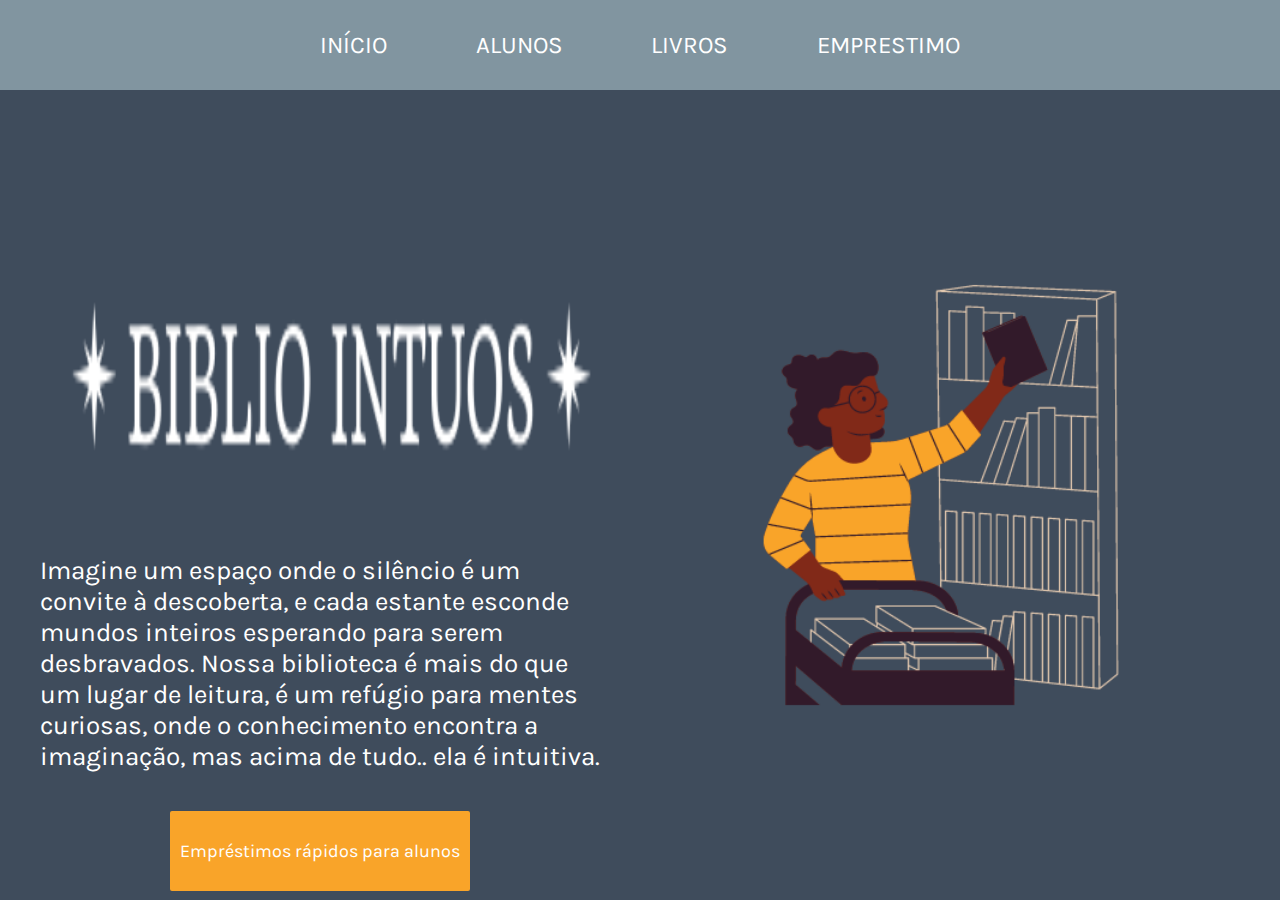
==== index.html @ 3a0b4bb4 "Criando a interface do site da biblioteca" ====
<!DOCTYPE html>
<html lang="pt-br">

<head>
    <meta charset="UTF-8">
    <meta name="viewport" content="width=device-width, initial-scale=1.0">
    <title>Biblio Intuos</title>
    <link rel="stylesheet" href="css/principal.css">
    <link rel="stylesheet" href="css/navegacao.css">
    <link rel="stylesheet" href="css/home.css">
</head>

<body>
    <header>
        <nav>
            <a href="index.html">INÍCIO</a>
            <a href="lista-aluno.html">ALUNOS</a>
            <a href="lista-livro.html">LIVROS</a>
            <a href="lista-emprestimo.html">EMPRESTIMO</a>
        </nav>
    </header>
    <div class="painel-geral">
        <div class="painel-esquerdo">
            <img src="assets/biblio-intuos.png" alt="">
            <br>
            <p>Imagine um espaço onde o silêncio é um convite à descoberta, e cada estante esconde mundos inteiros esperando para serem desbravados.

                Nossa biblioteca é mais do que um lugar de leitura, é um refúgio para mentes curiosas, onde o conhecimento encontra a imaginação, mas acima de tudo.. ela é intuitiva.
            </p>
            <br>
            <div class="amarelo">
                <h4>
                    Empréstimos rápidos para alunos
                </h4>
            </div>

        </div>
        <dic class="painel-direito">
            <img src="assets/bibliotecaria.png" alt="">
        </dic>
    </div>

</body>

</html>
---- css/principal.css ----
@import url('https://fonts.googleapis.com/css2?family=Karla:ital,wght@0,200..800;1,200..800&display=swap');


h1{
    color: white;
}

:root {
    --cor-primaria: #8195A0;
    --bg-color: #3F4C5C;
    --bg-form: #EFEFEF;
}

* {
    margin: 0;
    padding: 0;

    font-family: "Karla", sans-serif;
    font-optical-sizing: auto;
    font-weight: 400;
    font-style: normal;
}

body {
    background-color: var(--bg-color);
}

/* TÍTULO */
h1 {
    text-align: center;
    font-size: 2.5rem;
    margin-top: 2rem;
    color: #F9A429;
    font-weight: bold;
}

.painel {
    display: flex;
    flex-direction: row;
    justify-content: space-around;
    height: 6rem;
}

.esquerda, 
.meio, 
.direita {
    width: 33%;

    display: flex;
    justify-content: center;
    align-items: center;
}

.esquerda div {
    display: flex;
    align-items: center;
    justify-content: center;

    background-color: var(--cor-primaria);
    color: white;

    height: 50%;
    width: 30%;

    border-radius: 5px;
}

div a {
    font-size: 1.2rem;
    font-weight: bold;
}

.meio h1 {
    margin: 0;
}
---- css/navegacao.css ----
header {
    width: 100%;
    height: 10vh;
    background-color: var(--cor-primaria); /* Azul escuro conforme o mockup */
}

nav {
    display: flex;
    flex-direction: row;
    justify-content: space-between;
    align-items: center;

    width: 50%;
    height: 100%;

    margin: auto auto;
}

a {
    color: white;
    font-size: 1.5rem;
    text-decoration: none;
}

a:hover {
    color: var(--bg-color);
    text-decoration: none;
}

a::selection {
    background-color: red;
}
---- css/home.css ----
.amarelo{
    display: flex;
    justify-content: center;
    align-items: center;
    width: 300px;
    height: 80px;
    border-radius: 2px;
    background-color: #F9A429;
}

h4 {
    color: white;
    font-size: large;
}

h2 {
    color: white;
    font-size: large;
    font-style: italic;
}

p{
    color: white;
    font-size: small;
}

.painel-geral {
    width: 100%;
    height: 90vh;
    display: flex;
}

.painel-esquerdo,
.painel-direito {
    width: 50%;
}

.painel-esquerdo {
    display: flex;
    flex-direction: column;
    align-items: center;
}

.painel-esquerdo img{
    display: flex;
    height: 350px;
    width: 550px;
    align-items: flex-start;
    margin-left: 0%;
    margin-top: 15%;
}

.painel-esquerdo p {
    font-size: 26px;
    margin: 0 40px 20px 40px;
}

.painel-direito {
    display: flex;
    align-items: center;
}

.painel-direito img {
    width: 600px;
}
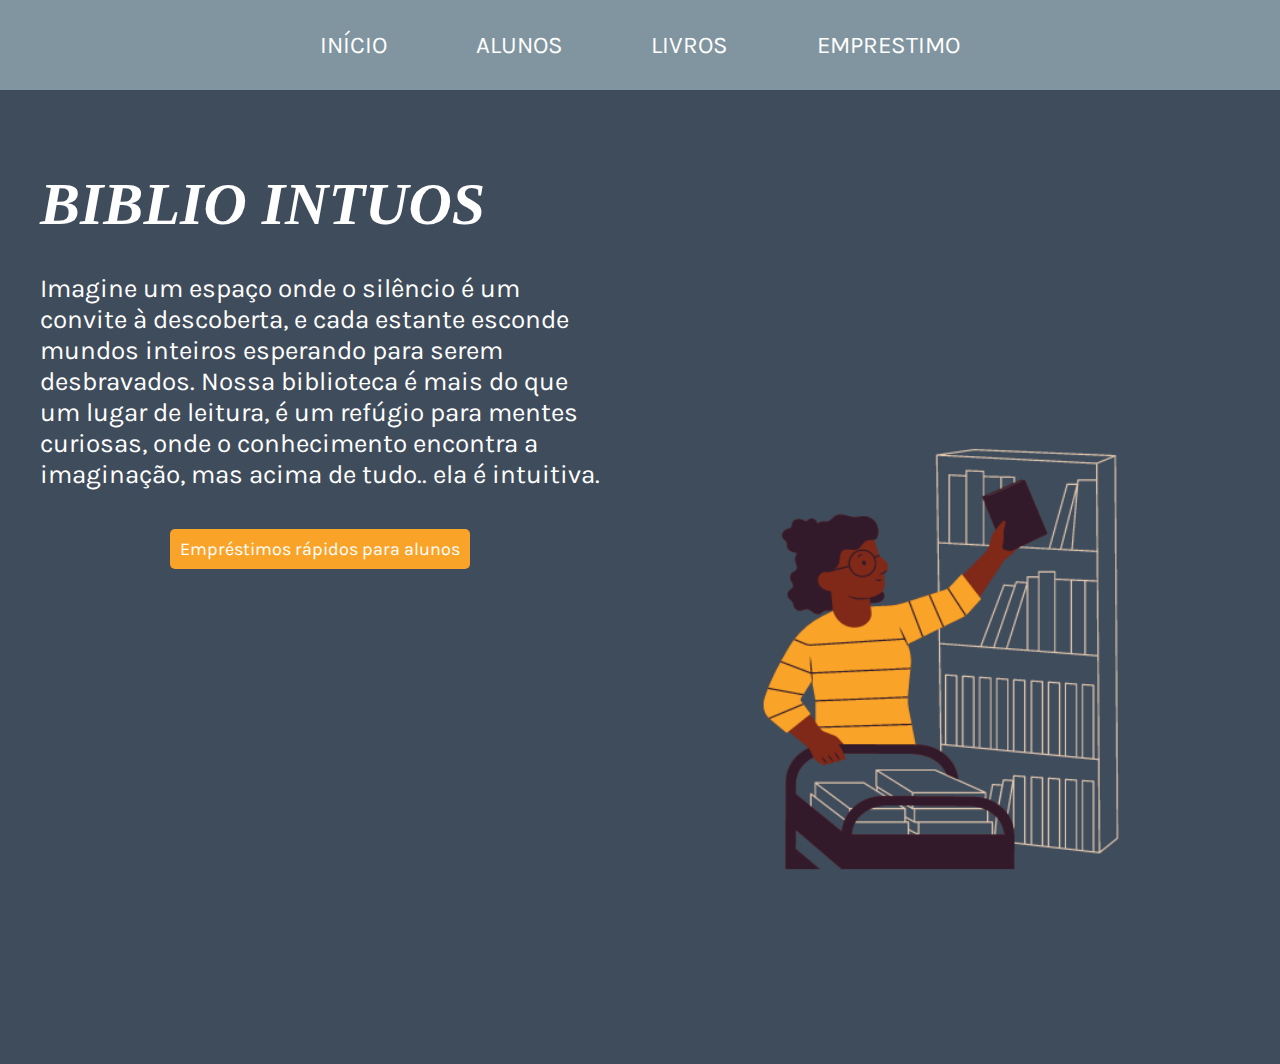
==== commit e359b1d9: "Páginas de atualização" ====
--- a/index.html
+++ b/index.html
@@ -19,9 +19,10 @@
             <a href="lista-emprestimo.html">EMPRESTIMO</a>
         </nav>
     </header>
+    <div class="titulo-biblio"><h1>BIBLIO INTUOS</h1></div>
+    
     <div class="painel-geral">
         <div class="painel-esquerdo">
-            <img src="assets/biblio-intuos.png" alt="">
             <br>
             <p>Imagine um espaço onde o silêncio é um convite à descoberta, e cada estante esconde mundos inteiros esperando para serem desbravados.
 
--- a/css/home.css
+++ b/css/home.css
@@ -3,8 +3,8 @@
     justify-content: center;
     align-items: center;
     width: 300px;
-    height: 80px;
-    border-radius: 2px;
+    height: 40px;
+    border-radius: 5px;
     background-color: #F9A429;
 }
 
@@ -62,4 +62,16 @@
 
 .painel-direito img {
     width: 600px;
+}
+
+.titulo-biblio h1 {
+    margin-bottom: 15px;
+    color: white;
+    font-size: 60px;
+    text-align: left;
+    margin-left: 40px;
+    margin-top: 80px;
+    font-style: italic;
+    font-style: bold;
+    font-family:Georgia, 'Times New Roman', Times, serif;
 }